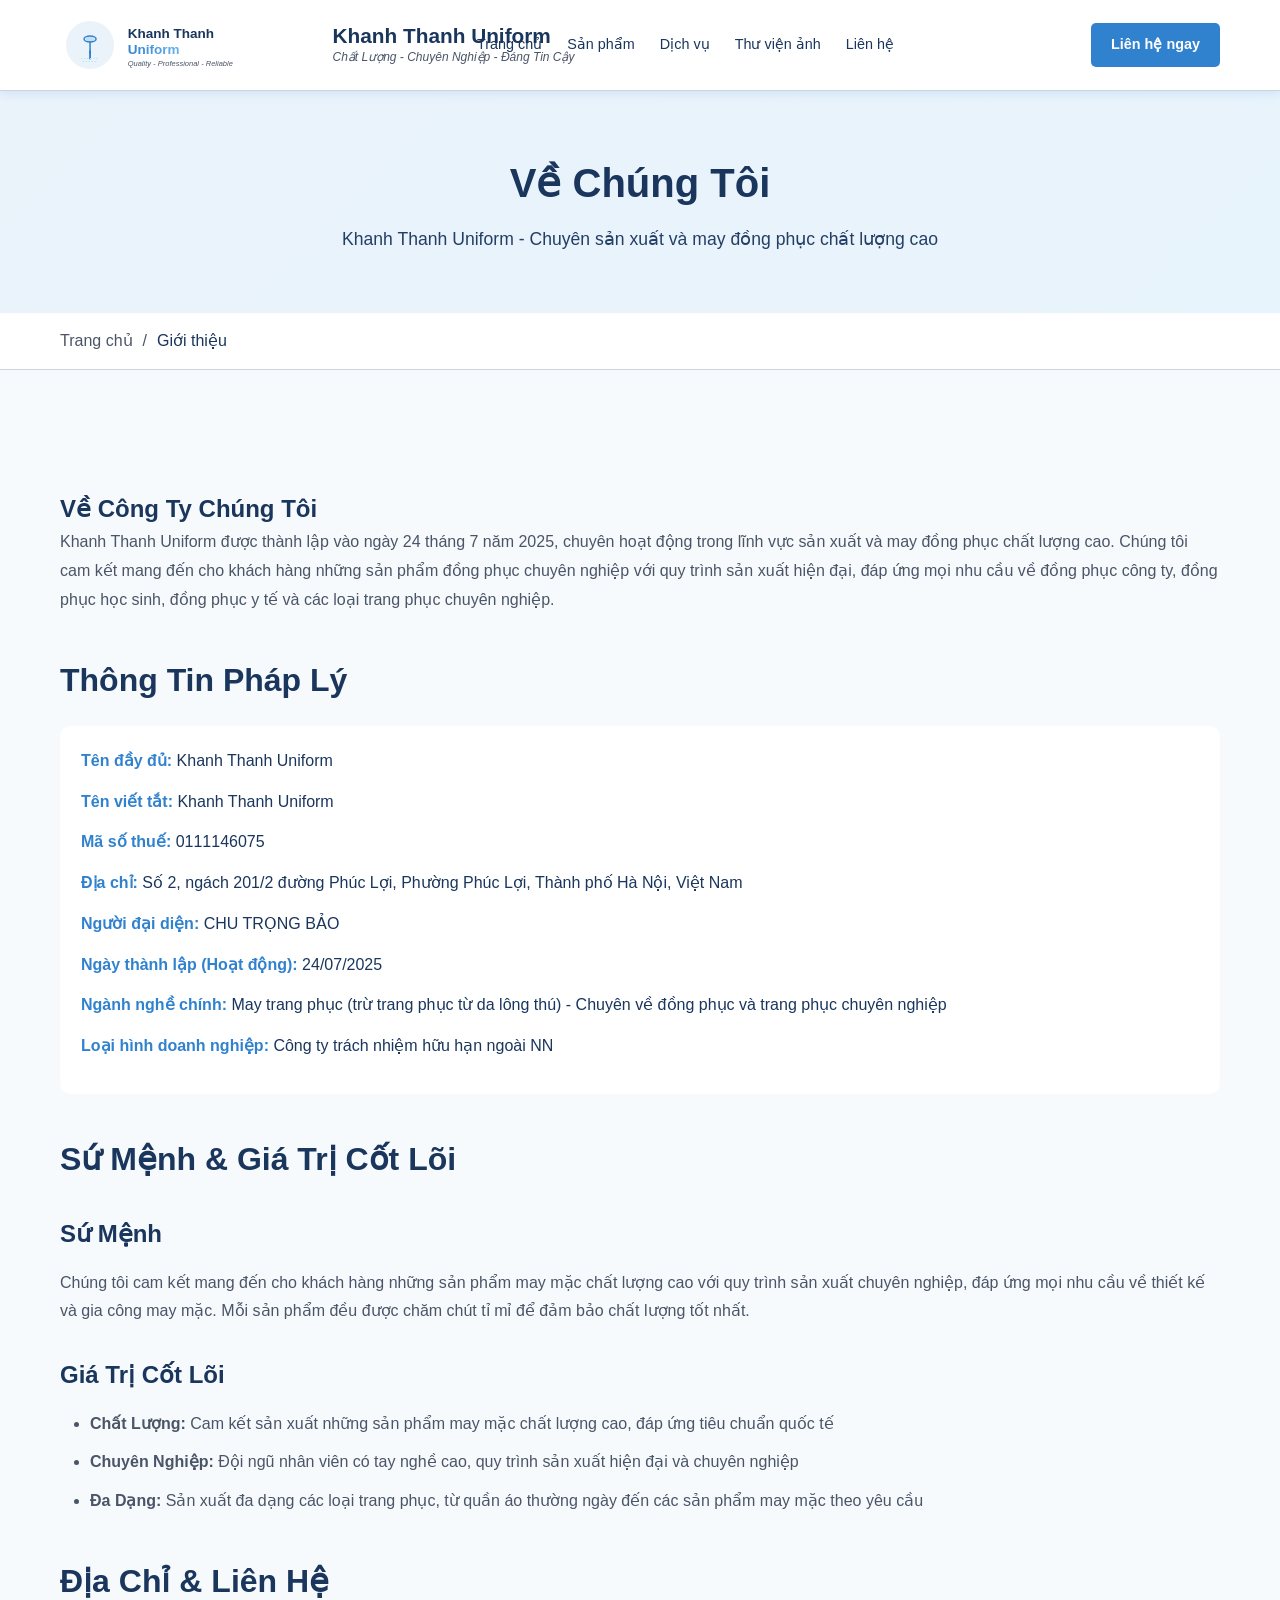
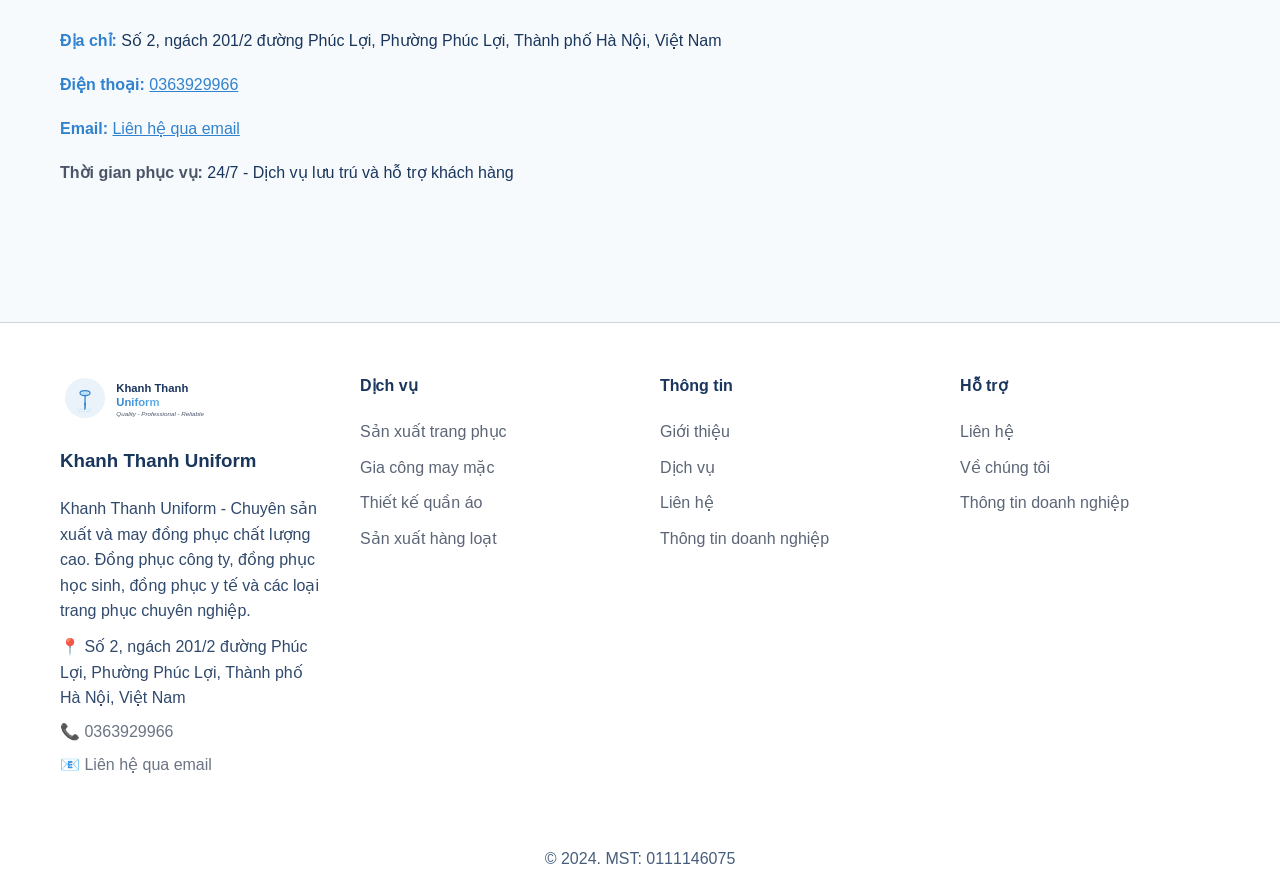
==== about.html @ 1b65b0d3 "feat: init khstore" ====
<!DOCTYPE html>
<html lang="vi">
<head>
    <meta charset="UTF-8">
    <meta name="viewport" content="width=device-width, initial-scale=1.0">
    <meta name="description" content="Về Chúng Tôi - Khanh Thanh Uniform - Chuyên sản xuất và may đồng phục chất lượng cao. Thông tin pháp lý, sứ mệnh và giá trị cốt lõi của chúng tôi">
    <meta name="keywords" content="giới thiệu công ty may mặc, công ty may trang phục, thông tin công ty, công ty may mặc Hà Nội">
    <meta name="robots" content="index, follow, max-image-preview:large, max-snippet:-1, max-video-preview:-1">
    <meta name="googlebot" content="index, follow">
    <meta name="theme-color" content="#3182ce">
    <meta name="format-detection" content="telephone=yes">
    <title>Giới thiệu - Khanh Thanh Uniform | Về Chúng Tôi</title>
    
    <!-- Open Graph / Facebook -->
    <meta property="og:type" content="website">
    <meta property="og:url" content="/about.html">
    <meta property="og:title" content="Giới thiệu - Khanh Thanh Uniform | Về Chúng Tôi">
    <meta property="og:description" content="Về Chúng Tôi - Khanh Thanh Uniform (Khanh Thanh Uniform). Thông tin pháp lý, sứ mệnh và giá trị cốt lõi của chúng tôi">
    <meta property="og:image" content="/images/logo.svg">
    <meta property="og:image:width" content="1200">
    <meta property="og:image:height" content="630">
    <meta property="og:site_name" content="Khanh Thanh Uniform">
    <meta property="og:locale" content="vi_VN">
    <meta property="og:locale:alternate" content="en_US">
    
    <!-- Twitter -->
    <meta name="twitter:card" content="summary_large_image">
    <meta name="twitter:url" content="">
    <meta name="twitter:title" content="Giới thiệu - Khanh Thanh Uniform | Về Chúng Tôi">
    <meta name="twitter:description" content="Về Chúng Tôi - Khanh Thanh Uniform - Chuyên sản xuất và may đồng phục chất lượng cao. Thông tin pháp lý, sứ mệnh và giá trị cốt lõi">
    <meta name="twitter:image" content="images/logo.svg">
    
    <!-- Favicon -->
    <link rel="icon" type="image/svg+xml" href="images/favicon.svg">
    <link rel="apple-touch-icon" href="images/favicon.svg">
    
    <!-- Canonical & Alternate Languages -->
    <link rel="canonical" href="">
    <link rel="alternate" hreflang="vi" href="">
    <link rel="alternate" hreflang="en" href="">
    <link rel="alternate" hreflang="x-default" href="">
    
    <link rel="stylesheet" href="css/styles.css">
    <script src="js/i18n.js" defer></script>
    
    <!-- Structured Data JSON-LD -->
    <script type="application/ld+json">
    {
        "@context": "https://schema.org",
        "@type": "AboutPage",
        "name": "Giới thiệu - Khanh Thanh Uniform",
        "description": "Về Chúng Tôi - Khanh Thanh Uniform - Chuyên sản xuất và may đồng phục chất lượng cao. Thông tin pháp lý, sứ mệnh và giá trị cốt lõi",
        "url": "",
        "mainEntity": {
            "@type": "Organization",
                "name": "Khanh Thanh Uniform",
                "alternateName": "Khanh Thanh Uniform",
                "legalName": "Khanh Thanh Uniform",
                "url": "",
                "logo": "images/logo.svg",
            "foundingDate": "2025-07-24",
            "taxID": "0111146075",
            "address": {
                "@type": "PostalAddress",
                "streetAddress": "Số 2, ngách 201/2 đường Phúc Lợi",
                "addressLocality": "Phường Phúc Lợi",
                "addressRegion": "TP Hà Nội",
                "postalCode": "100000",
                "addressCountry": "VN"
            },
            "contactPoint": {
                "@type": "ContactPoint",
                "telephone": "+84-363929966",
                "email": "info@khanhthanh.store",
                "contactType": "customer service",
                "availableLanguage": ["Vietnamese", "English"]
            }
        },
        "breadcrumb": {
            "@type": "BreadcrumbList",
            "itemListElement": [
                {
                    "@type": "ListItem",
                    "position": 1,
                    "name": "Trang chủ",
                    "item": ""
                },
                {
                    "@type": "ListItem",
                    "position": 2,
                    "name": "Giới thiệu",
                    "item": ""
                }
            ]
        }
    }
    </script>
</head>
<body>
    <!-- Header -->
    <header class="header">
        <div class="container">
            <div class="logo">
                <a href="index.html" style="display: flex; align-items: center; gap: 10px; text-decoration: none;">
                    <img src="images/logo.svg" alt="Khanh Thanh Uniform" style="max-height: 60px; width: auto;">
                    <div class="logo-text">
                        <h1>Khanh Thanh Uniform</h1>
                        <p class="tagline">Chất Lượng - Chuyên Nghiệp - Đáng Tin Cậy</p>
                    </div>
                </a>
            </div>
            <nav class="navbar">
                <ul class="nav-menu">
                    <li><a href="index.html" data-i18n="common.nav.home">Trang chủ</a></li>
                    <li><a href="rooms.html">Sản phẩm</a></li>
                    <li><a href="services.html" data-i18n="common.nav.services">Dịch vụ</a></li>
                    <li><a href="gallery.html" data-i18n="common.nav.gallery">Thư viện ảnh</a></li>
                    <li><a href="contact.html" data-i18n="common.nav.contact">Liên hệ</a></li>
                </ul>
                <button class="mobile-menu-toggle" aria-label="Toggle menu" data-i18n-aria-label="common.nav.menu">☰</button>
            </nav>
            <div class="header-contact">
                <a href="contact.html" class="btn btn-primary">Liên hệ ngay</a>
            </div>
        </div>
    </header>

    <!-- Page Header -->
    <section class="page-header">
        <div class="container">
            <h1>Về Chúng Tôi</h1>
            <p>Khanh Thanh Uniform - Chuyên sản xuất và may đồng phục chất lượng cao</p>
        </div>
    </section>

    <!-- Breadcrumb -->
    <nav class="breadcrumb">
        <div class="container">
            <ul>
                <li><a href="index.html" data-i18n="common.breadcrumb.home">Trang chủ</a></li>
                <li data-i18n="about.breadcrumb">Giới thiệu</li>
            </ul>
        </div>
    </nav>

    <!-- About Content -->
    <section class="content-section">
        <div class="container">
            <div class="content-section">
                <h1>Về Công Ty Chúng Tôi</h1>
                
                <p>Khanh Thanh Uniform được thành lập vào ngày 24 tháng 7 năm 2025, chuyên hoạt động trong lĩnh vực sản xuất và may đồng phục chất lượng cao. Chúng tôi cam kết mang đến cho khách hàng những sản phẩm đồng phục chuyên nghiệp với quy trình sản xuất hiện đại, đáp ứng mọi nhu cầu về đồng phục công ty, đồng phục học sinh, đồng phục y tế và các loại trang phục chuyên nghiệp.</p>

                <h2 data-i18n="about.legal.title">Thông Tin Pháp Lý</h2>
                <div class="legal-info" style="background-color: var(--bg-card); padding: 20px; border-radius: 10px; margin: 20px 0; border: 1px solid rgba(255, 255, 255, 0.1);">
                    <p style="color: var(--text-primary); margin-bottom: 12px;"><strong style="color: var(--accent-blue);" data-i18n="about.legal.name">Tên đầy đủ:</strong> Khanh Thanh Uniform</p>
                    <p style="color: var(--text-primary); margin-bottom: 12px;"><strong style="color: var(--accent-blue);" data-i18n="about.legal.shortName">Tên viết tắt:</strong> Khanh Thanh Uniform</p>
                    <p style="color: var(--text-primary); margin-bottom: 12px;"><strong style="color: var(--accent-blue);" data-i18n="about.legal.taxID">Mã số thuế:</strong> 0111146075</p>
                    <p style="color: var(--text-primary); margin-bottom: 12px;"><strong style="color: var(--accent-blue);" data-i18n="about.legal.address">Địa chỉ:</strong> Số 2, ngách 201/2 đường Phúc Lợi, Phường Phúc Lợi, Thành phố Hà Nội, Việt Nam</p>
                    <p style="color: var(--text-primary); margin-bottom: 12px;"><strong style="color: var(--accent-blue);" data-i18n="about.legal.representative">Người đại diện:</strong> CHU TRỌNG BẢO</p>
                    <p style="color: var(--text-primary); margin-bottom: 12px;"><strong style="color: var(--accent-blue);" data-i18n="about.legal.foundingDate">Ngày thành lập (Hoạt động):</strong> 24/07/2025</p>
                    <p style="color: var(--text-primary); margin-bottom: 12px;"><strong style="color: var(--accent-blue);" data-i18n="about.legal.industry">Ngành nghề chính:</strong> May trang phục (trừ trang phục từ da lông thú) - Chuyên về đồng phục và trang phục chuyên nghiệp</p>
                    <p style="color: var(--text-primary); margin-bottom: 12px;"><strong style="color: var(--accent-blue);">Loại hình doanh nghiệp:</strong> Công ty trách nhiệm hữu hạn ngoài NN</p>
                </div>

                <h2 data-i18n="about.mission.title">Sứ Mệnh & Giá Trị Cốt Lõi</h2>
                
                <h3 data-i18n="about.mission.missionTitle">Sứ Mệnh</h3>
                <p data-i18n="about.mission.missionDesc">Chúng tôi cam kết mang đến cho khách hàng những sản phẩm may mặc chất lượng cao với quy trình sản xuất chuyên nghiệp, đáp ứng mọi nhu cầu về thiết kế và gia công may mặc. Mỗi sản phẩm đều được chăm chút tỉ mỉ để đảm bảo chất lượng tốt nhất.</p>

                <h3 data-i18n="about.mission.valuesTitle">Giá Trị Cốt Lõi</h3>
                <ul>
                    <li data-i18n="about.mission.values.0"><strong>Chất Lượng:</strong> Cam kết sản xuất những sản phẩm may mặc chất lượng cao, đáp ứng tiêu chuẩn quốc tế</li>
                    <li data-i18n="about.mission.values.1"><strong>Chuyên Nghiệp:</strong> Đội ngũ nhân viên có tay nghề cao, quy trình sản xuất hiện đại và chuyên nghiệp</li>
                    <li data-i18n="about.mission.values.2"><strong>Đa Dạng:</strong> Sản xuất đa dạng các loại trang phục, từ quần áo thường ngày đến các sản phẩm may mặc theo yêu cầu</li>
                </ul>

                <h2 data-i18n="about.contact.title">Địa Chỉ & Liên Hệ</h2>
                <p style="color: var(--text-secondary); margin-bottom: 15px;"><strong style="color: var(--accent-blue);" data-i18n="about.contact.headquarters">Địa chỉ:</strong> <span style="color: var(--text-primary);">Số 2, ngách 201/2 đường Phúc Lợi, Phường Phúc Lợi, Thành phố Hà Nội, Việt Nam</span></p>
                <p style="color: var(--text-secondary); margin-bottom: 15px;"><strong style="color: var(--accent-blue);" data-i18n="about.contact.phone">Điện thoại:</strong> <a href="tel:0363929966" style="color: var(--accent-blue);">0363929966</a></p>
                <p style="color: var(--text-secondary); margin-bottom: 15px;"><strong style="color: var(--accent-blue);" data-i18n="about.contact.email">Email:</strong> <a href="mailto:info@khanhthanh.store" style="color: var(--accent-blue);">Liên hệ qua email</a></p>
                <p style="color: var(--text-secondary); margin-bottom: 15px;"><strong style="color: var(--accent-yellow);" data-i18n="about.contact.workingHours">Thời gian phục vụ:</strong> <span style="color: var(--text-primary);" data-i18n="about.contact.hours">24/7 - Dịch vụ lưu trú và hỗ trợ khách hàng</span></p>
            </div>
        </div>
    </section>

    <!-- Footer -->
    <footer class="footer">
        <div class="container">
            <div class="footer-grid">
                <div class="footer-col">
                    <img src="images/logo.svg" alt="Khanh Thanh Uniform" style="max-height: 50px; width: auto; margin-bottom: 15px;">
                    <h3>Khanh Thanh Uniform</h3>
                    <p>Khanh Thanh Uniform - Chuyên sản xuất và may đồng phục chất lượng cao. Đồng phục công ty, đồng phục học sinh, đồng phục y tế và các loại trang phục chuyên nghiệp.</p>
                    <div class="footer-contact">
                        <p>📍 <span data-i18n="common.footer.address">Số 2, ngách 201/2 đường Phúc Lợi, Phường Phúc Lợi, Thành phố Hà Nội, Việt Nam</span></p>
                        <p>📞 <a href="tel:0363929966" data-i18n="common.phone">0363929966</a></p>
                        <p>📧 <a href="mailto:info@khanhthanh.store" data-i18n="common.footer.email">Liên hệ qua email</a></p>
                    </div>
                </div>
                <div class="footer-col">
                    <h4 data-i18n="common.footer.services">Dịch vụ</h4>
                    <ul>
                        <li><a href="services.html">Sản xuất trang phục</a></li>
                        <li><a href="services.html">Gia công may mặc</a></li>
                        <li><a href="services.html">Thiết kế quần áo</a></li>
                        <li><a href="services.html">Sản xuất hàng loạt</a></li>
                    </ul>
                </div>
                <div class="footer-col">
                    <h4 data-i18n="common.footer.info">Thông tin</h4>
                    <ul>
                        <li><a href="about.html" data-i18n="common.nav.about">Giới thiệu</a></li>
                        <li><a href="services.html" data-i18n="common.nav.services">Dịch vụ</a></li>
                        <li><a href="contact.html" data-i18n="common.nav.contact">Liên hệ</a></li>
                        <li><a href="company-info.html" data-i18n="common.footer.companyInfo">Thông tin doanh nghiệp</a></li>
                    </ul>
                </div>
                <div class="footer-col">
                    <h4 data-i18n="common.footer.support">Hỗ trợ</h4>
                    <ul>
                        <li><a href="contact.html" data-i18n="common.nav.contact">Liên hệ</a></li>
                        <li><a href="about.html" data-i18n="common.footer.aboutUs">Về chúng tôi</a></li>
                        <li><a href="company-info.html" data-i18n="common.footer.companyInfo">Thông tin doanh nghiệp</a></li>
                    </ul>
                </div>
            </div>
            <div class="footer-bottom">
                <p>&copy; <span data-i18n="common.footer.copyright">2024. MST: 0111146075</span></p>
            </div>
        </div>
    </footer>

    <script src="js/main.js"></script>
</body>
</html>
---- css/styles.css ----
/* Reset & Base Styles */
* {
    margin: 0;
    padding: 0;
    box-sizing: border-box;
}

:root {
    /* Light Blue Theme Colors - Sáng và chuyên nghiệp */
    --bg-dark: #e8f4f8;
    --bg-card: #ffffff;
    --bg-card-light: #f0f9fc;
    --text-primary: #1a365d;
    --text-secondary: #4a5568;
    --accent-blue: #3182ce;
    --accent-blue-dark: #2c5282;
    --accent-blue-light: #63b3ed;
    
    /* Primary Colors - Xanh sáng */
    --primary-color: #3182ce;
    --primary-dark: #2c5282;
    --primary-light: #63b3ed;
    --secondary-color: #ffffff;
    --accent-color: #3182ce;
    --accent-light: #bee3f8;
    --text-dark: #1a365d;
    --text-light: #718096;
    --bg-light: #f7fafc;
    --bg-beige: #edf2f7;
    --border-color: #cbd5e0;
    --success-color: #38a169;
    --shadow: 0 2px 10px rgba(49, 130, 206, 0.15);
    --shadow-lg: 0 5px 20px rgba(49, 130, 206, 0.2);
    --gradient-primary: linear-gradient(135deg, #3182ce 0%, #63b3ed 100%);
    --gradient-accent: linear-gradient(135deg, #3182ce 0%, #bee3f8 100%);
}

body {
    font-family: 'Segoe UI', Tahoma, Geneva, Verdana, sans-serif;
    line-height: 1.6;
    color: var(--text-primary);
    background-color: var(--bg-light);
}

.container {
    max-width: 1200px;
    margin: 0 auto;
    padding: 0 20px;
}

section {
    padding: 60px 0;
}

.section-title {
    font-size: 2.5rem;
    color: var(--text-primary);
    text-align: center;
    margin-bottom: 1rem;
    font-weight: 700;
}

.section-subtitle {
    text-align: center;
    color: var(--text-secondary);
    font-size: 1.1rem;
    margin-bottom: 3rem;
    max-width: 800px;
    margin-left: auto;
    margin-right: auto;
}

.bg-light {
    background-color: var(--bg-card);
}

.bg-dark {
    background-color: var(--bg-light);
    color: var(--text-primary);
}

.text-center {
    text-align: center;
}

.mt-4 {
    margin-top: 2rem;
}

/* Header */
.header {
    background-color: var(--bg-card);
    box-shadow: var(--shadow);
    position: sticky;
    top: 0;
    z-index: 1000;
    border-bottom: 1px solid var(--border-color);
}

.header .container {
    display: flex;
    align-items: center;
    justify-content: space-between;
    gap: 15px;
    padding: 15px 20px;
    flex-wrap: nowrap;
    min-width: 0;
}

@media (min-width: 1920px) {
    .header .container {
        gap: 20px;
        padding: 15px 40px;
    }
    
    .nav-menu {
        gap: 30px;
    }
}

.logo {
    display: flex;
    align-items: center;
    flex-shrink: 0;
    min-width: 160px;
    max-width: 220px;
}

.logo img {
    max-height: 60px;
    width: auto;
    height: auto;
    display: block;
}

.logo a {
    display: flex;
    align-items: center;
    gap: 10px;
    text-decoration: none;
}

.logo-text {
    display: flex;
    flex-direction: column;
    justify-content: center;
    flex-shrink: 1;
    min-width: 0;
}

.logo h1 {
    font-size: 1.3rem;
    color: var(--text-primary);
    margin-bottom: 2px;
    font-weight: 700;
    line-height: 1.1;
    white-space: nowrap;
    overflow: hidden;
    text-overflow: ellipsis;
}

.logo .tagline {
    font-size: 0.75rem;
    color: var(--text-secondary);
    font-style: italic;
    margin: 0;
    line-height: 1.2;
    white-space: nowrap;
    overflow: hidden;
    text-overflow: ellipsis;
}

.header-contact {
    display: flex;
    align-items: center;
    gap: 15px;
    flex-shrink: 0;
    min-width: fit-content;
}

.header-contact .phone-link {
    display: none;
}

.phone-link {
    color: var(--text-primary);
    text-decoration: none;
    font-weight: 600;
    font-size: 1.1rem;
}

.phone-link:hover {
    color: var(--accent-blue);
}

/* Language Switcher */
.language-switcher {
    display: flex;
    align-items: center;
    gap: 8px;
    justify-content: center;
    margin: 20px 0;
    padding: 15px 0;
    border-top: 1px solid var(--border-color);
}

.lang-btn {
    background: none;
    border: none;
    color: var(--text-secondary);
    font-weight: 600;
    font-size: 0.95rem;
    cursor: pointer;
    padding: 5px 10px;
    border-radius: 4px;
    transition: all 0.3s;
}

.lang-btn:hover {
    color: var(--accent-blue);
    background-color: rgba(49, 130, 206, 0.1);
}

.lang-btn.active {
    color: var(--accent-blue);
    background-color: rgba(49, 130, 206, 0.1);
    font-weight: 700;
}

.lang-separator {
    color: var(--text-secondary);
    font-weight: 300;
    opacity: 0.5;
}

/* Navigation */
.navbar {
    padding: 0;
    display: flex;
    flex: 1;
    justify-content: center;
    align-items: center;
    position: relative;
    min-width: 0;
    max-width: none;
    overflow: hidden;
}

.nav-menu {
    display: flex;
    list-style: none;
    gap: 25px;
    align-items: center;
    justify-content: center;
    margin: 0;
    padding: 0;
    flex-wrap: nowrap;
    width: 100%;
    flex-shrink: 1;
}

.nav-menu li {
    margin: 0;
}

.nav-menu a {
    color: var(--text-primary);
    text-decoration: none;
    font-weight: 500;
    font-size: 0.9rem;
    transition: all 0.3s;
    position: relative;
    padding: 8px 0;
    display: block;
    white-space: nowrap;
}

.nav-menu a:hover {
    color: var(--accent-blue);
}

.nav-menu a.active {
    color: var(--accent-blue);
}

.nav-menu a.active::after {
    content: '';
    position: absolute;
    bottom: 0;
    left: 0;
    right: 0;
    height: 2px;
    background-color: var(--accent-blue);
}

.mobile-menu-toggle {
    display: none;
    background: none;
    border: none;
    font-size: 1.5rem;
    cursor: pointer;
    color: var(--accent-blue);
    position: absolute;
    right: 20px;
    top: 50%;
    transform: translateY(-50%);
}

/* Buttons */
.btn {
    display: inline-block;
    padding: 10px 20px;
    border-radius: 5px;
    text-decoration: none;
    font-weight: 600;
    transition: all 0.3s;
    border: none;
    cursor: pointer;
    font-size: 0.9rem;
    white-space: nowrap;
}

.btn-primary {
    background-color: var(--accent-blue);
    color: var(--secondary-color);
    font-weight: 600;
}

.btn-primary:hover {
    background-color: var(--accent-blue-dark);
    transform: translateY(-2px);
    box-shadow: var(--shadow-lg);
}

.btn-secondary {
    background-color: transparent;
    color: var(--text-primary);
    border: 2px solid var(--accent-blue);
}

.btn-secondary:hover {
    background-color: var(--accent-blue);
    color: var(--secondary-color);
}

.btn-large {
    padding: 15px 40px;
    font-size: 1.1rem;
}

/* Hero Section */
.hero {
    background: var(--bg-dark);
    color: var(--text-primary);
    padding: 100px 0;
    position: relative;
    overflow: hidden;
}

.hero-overlay {
    position: absolute;
    top: 0;
    left: 0;
    right: 0;
    bottom: 0;
    background: linear-gradient(135deg, rgba(49, 130, 206, 0.15) 0%, rgba(99, 179, 237, 0.25) 100%),
                url('data:image/svg+xml,<svg xmlns="http://www.w3.org/2000/svg" width="100" height="100" viewBox="0 0 100 100"><defs><pattern id="sewing" x="0" y="0" width="20" height="20" patternUnits="userSpaceOnUse"><circle cx="10" cy="10" r="1" fill="%233182ce" opacity="0.1"/></pattern></defs><rect width="100" height="100" fill="url(%23sewing)"/></svg>');
    opacity: 1;
}

.hero-content {
    position: relative;
    z-index: 1;
    text-align: center;
    max-width: 800px;
    margin: 0 auto;
}

.hero-content h1 {
    font-size: 3rem;
    margin-bottom: 20px;
    font-weight: 700;
}

.hero-subtitle {
    font-size: 1.3rem;
    margin-bottom: 30px;
    color: var(--text-secondary);
    opacity: 1;
}

.hero-buttons {
    display: flex;
    gap: 20px;
    justify-content: center;
    flex-wrap: wrap;
}

/* About Intro Section */
.about-intro {
    background-color: var(--bg-light);
}

.about-content {
    text-align: center;
}

.about-content .section-title {
    color: var(--text-primary);
}

.about-content .section-subtitle {
    color: var(--text-secondary);
    font-size: 1.1rem;
    line-height: 1.8;
}

/* Services Overview */
.services-grid {
    display: grid;
    grid-template-columns: repeat(auto-fit, minmax(250px, 1fr));
    gap: 30px;
    margin-top: 40px;
}

.service-card {
    background: var(--bg-card);
    padding: 30px;
    border-radius: 10px;
    box-shadow: var(--shadow);
    text-align: center;
    transition: transform 0.3s, box-shadow 0.3s;
    border: 1px solid var(--border-color);
}

.service-card:hover {
    transform: translateY(-5px);
    box-shadow: var(--shadow-lg);
    border-color: var(--accent-blue);
}

.service-icon {
    font-size: 3rem;
    margin-bottom: 20px;
    color: var(--accent-blue);
}

.service-card h3 {
    color: var(--text-primary);
    margin-bottom: 15px;
    font-size: 1.3rem;
}

.service-card p {
    color: var(--text-secondary);
    margin-bottom: 20px;
    line-height: 1.6;
}

.service-link {
    color: var(--accent-blue);
    text-decoration: none;
    font-weight: 600;
    transition: color 0.3s;
}

.service-link:hover {
    color: var(--accent-blue-light);
}

/* Why Choose Us */
.features-grid {
    display: grid;
    grid-template-columns: repeat(auto-fit, minmax(300px, 1fr));
    gap: 30px;
    margin-top: 40px;
}

.feature-item {
    background: var(--bg-card);
    padding: 30px;
    border-radius: 10px;
    border-left: 4px solid var(--accent-blue);
}

.feature-number {
    font-size: 3rem;
    font-weight: 700;
    color: var(--accent-blue);
    opacity: 0.3;
    margin-bottom: 10px;
}

.feature-item h3 {
    color: var(--text-primary);
    margin-bottom: 15px;
    font-size: 1.3rem;
}

.feature-item p {
    color: var(--text-secondary);
    line-height: 1.6;
}

/* Process Overview */
.process-steps {
    display: flex;
    justify-content: center;
    align-items: center;
    flex-wrap: wrap;
    gap: 20px;
    margin-top: 40px;
}

.step-item {
    flex: 1;
    min-width: 200px;
    text-align: center;
    padding: 20px;
}

.step-icon {
    width: 60px;
    height: 60px;
    background-color: var(--primary-color);
    color: var(--secondary-color);
    border-radius: 50%;
    display: flex;
    align-items: center;
    justify-content: center;
    font-size: 1.5rem;
    font-weight: 700;
    margin: 0 auto 20px;
}

.step-item h3 {
    color: var(--primary-color);
    margin-bottom: 10px;
    font-size: 1.2rem;
}

.step-item p {
    color: var(--text-light);
    font-size: 0.95rem;
}

.step-arrow {
    font-size: 2rem;
    color: var(--primary-color);
    font-weight: bold;
}

/* Stats Section */
.stats-grid {
    display: grid;
    grid-template-columns: repeat(auto-fit, minmax(200px, 1fr));
    gap: 40px;
    text-align: center;
}

.stat-item {
    padding: 20px;
}

.stat-number {
    font-size: 3.5rem;
    font-weight: 700;
    color: var(--secondary-color);
    margin-bottom: 10px;
}

.stat-label {
    font-size: 1.1rem;
    opacity: 0.9;
}

/* CTA Section */
.cta {
    background: var(--bg-card);
    color: var(--text-primary);
    border-top: 1px solid var(--border-color);
    border-bottom: 1px solid var(--border-color);
}

.cta-content {
    text-align: center;
    max-width: 800px;
    margin: 0 auto;
}

.cta-content h2 {
    font-size: 2.5rem;
    margin-bottom: 20px;
    color: var(--text-primary);
}

.cta-content p {
    font-size: 1.2rem;
    margin-bottom: 30px;
    color: var(--text-secondary);
}

.cta-buttons {
    display: flex;
    gap: 20px;
    justify-content: center;
    flex-wrap: wrap;
}

/* Footer */
.footer {
    background-color: var(--bg-card);
    color: var(--text-primary);
    padding: 50px 0 20px;
    border-top: 1px solid var(--border-color);
}

.footer-grid {
    display: grid;
    grid-template-columns: repeat(auto-fit, minmax(250px, 1fr));
    gap: 40px;
    margin-bottom: 40px;
}

.footer-col h3,
.footer-col h4 {
    margin-bottom: 20px;
    color: var(--text-primary);
}

.footer-col p {
    margin-bottom: 10px;
    opacity: 0.9;
    line-height: 1.6;
}

.footer-col ul {
    list-style: none;
}

.footer-col ul li {
    margin-bottom: 10px;
}

.footer-col a {
    color: var(--text-secondary);
    text-decoration: none;
    opacity: 0.9;
    transition: all 0.3s;
}

.footer-col a:hover {
    color: var(--accent-blue);
    opacity: 1;
}

.footer-contact p {
    margin-bottom: 8px;
}

.footer-bottom {
    padding-top: 20px;
    text-align: center;
    opacity: 0.8;
}

/* Page Content */
.page-header {
    background: var(--bg-card);
    color: var(--text-primary);
    padding: 60px 0;
    text-align: center;
    position: relative;
    overflow: hidden;
}

.page-header::before {
    content: '';
    position: absolute;
    top: 0;
    left: 0;
    right: 0;
    bottom: 0;
    background: linear-gradient(135deg, rgba(49, 130, 206, 0.1) 0%, rgba(99, 179, 237, 0.15) 100%);
    opacity: 1;
    z-index: 0;
}

.page-header .container {
    position: relative;
    z-index: 1;
}

.page-header h1 {
    font-size: 2.5rem;
    margin-bottom: 10px;
}

.page-header p {
    font-size: 1.1rem;
    opacity: 0.95;
}

.breadcrumb {
    background-color: var(--bg-card);
    padding: 15px 0;
    border-bottom: 1px solid var(--border-color);
}

.breadcrumb ul {
    list-style: none;
    display: flex;
    gap: 10px;
}

.breadcrumb a {
    color: var(--text-secondary);
    text-decoration: none;
}

.breadcrumb a:hover {
    color: var(--accent-blue);
}

.breadcrumb li:not(:last-child)::after {
    content: '/';
    margin-left: 10px;
    color: var(--text-secondary);
}

.content-section {
    padding: 60px 0;
}

.content-section h2 {
    color: var(--text-primary);
    font-size: 2rem;
    margin-bottom: 20px;
    margin-top: 40px;
}

.content-section h2:first-child {
    margin-top: 0;
}

.content-section h3 {
    color: var(--text-primary);
    font-size: 1.5rem;
    margin-bottom: 15px;
    margin-top: 30px;
}

.content-section p {
    margin-bottom: 15px;
    line-height: 1.8;
    color: var(--text-secondary);
}

/* Contact page specific styles - scoped to contact-layout */
.contact-layout strong,
.contact-info-section strong {
    color: var(--accent-blue);
    font-weight: 600;
}

.contact-layout a,
.contact-info-section a {
    color: var(--accent-blue);
    text-decoration: none;
    transition: color 0.3s;
}

.contact-layout a:hover,
.contact-info-section a:hover {
    color: var(--accent-blue-light);
    text-decoration: underline;
}

.content-section ul,
.content-section ol {
    margin-left: 30px;
    margin-bottom: 20px;
    line-height: 1.8;
}

.content-section li {
    margin-bottom: 10px;
    color: var(--text-secondary);
}

/* Service Detail Sections */
.service-detail {
    margin-bottom: 60px;
    padding: 40px;
    background-color: var(--bg-card);
    border-radius: 10px;
    box-shadow: var(--shadow);
    border: 1px solid var(--border-color);
}

.service-detail h2 {
    color: var(--text-primary);
    border-bottom: 3px solid var(--accent-blue);
    padding-bottom: 15px;
    margin-bottom: 30px;
    font-size: 1.8rem;
}

.service-detail h3 {
    color: var(--text-primary);
    font-size: 1.4rem;
    margin-top: 25px;
    margin-bottom: 15px;
}

.service-detail p {
    color: var(--text-secondary);
    line-height: 1.8;
    font-size: 1rem;
}

.service-detail ul {
    color: var(--text-secondary);
    line-height: 1.8;
}

.service-detail ul li {
    color: var(--text-secondary);
    margin-bottom: 10px;
}

.service-features {
    display: grid;
    grid-template-columns: repeat(auto-fit, minmax(250px, 1fr));
    gap: 20px;
    margin-top: 30px;
}

.service-feature-item {
    padding: 20px;
    background-color: var(--bg-card-light);
    border-radius: 5px;
}

.service-feature-item h4 {
    color: var(--text-primary);
    margin-bottom: 10px;
    font-size: 1.1rem;
}

.service-feature-item p {
    color: var(--text-secondary);
    line-height: 1.7;
    font-size: 0.95rem;
}

/* Form Styles */
.contact-form {
    max-width: 800px;
    margin: 0 auto;
    padding: 40px;
    background-color: var(--bg-card);
    border-radius: 10px;
    box-shadow: var(--shadow);
    border: 1px solid var(--border-color);
}

.form-group {
    margin-bottom: 25px;
}

.form-group label {
    display: block;
    margin-bottom: 8px;
    color: var(--text-primary);
    font-weight: 600;
}

.form-group input,
.form-group textarea,
.form-group select {
    width: 100%;
    padding: 12px;
    border: 1px solid var(--border-color);
    border-radius: 5px;
    font-size: 1rem;
    font-family: inherit;
    transition: border-color 0.3s;
    background-color: var(--bg-card-light);
    color: var(--text-primary);
}

.form-group input:focus,
.form-group textarea:focus,
.form-group select:focus {
    outline: none;
    border-color: var(--accent-blue);
}

.form-group textarea {
    resize: vertical;
    min-height: 120px;
}

/* News/Blog Grid */
.news-grid {
    display: grid;
    grid-template-columns: repeat(auto-fit, minmax(300px, 1fr));
    gap: 30px;
    margin-top: 40px;
}

.news-card {
    background-color: var(--secondary-color);
    border-radius: 10px;
    overflow: hidden;
    box-shadow: var(--shadow);
    transition: transform 0.3s, box-shadow 0.3s;
}

.news-card:hover {
    transform: translateY(-5px);
    box-shadow: var(--shadow-lg);
}

.news-card img {
    width: 100%;
    height: 200px;
    object-fit: cover;
}

.news-card-content {
    padding: 25px;
}

.news-card h3 {
    color: var(--primary-color);
    margin-bottom: 10px;
    font-size: 1.3rem;
}

.news-card-meta {
    color: var(--text-light);
    font-size: 0.9rem;
    margin-bottom: 15px;
}

.news-card p {
    color: var(--text-light);
    margin-bottom: 15px;
    line-height: 1.6;
}

.news-card a {
    color: var(--primary-color);
    text-decoration: none;
    font-weight: 600;
}

.news-card a:hover {
    color: var(--accent-color);
}

/* Portfolio Grid */
.portfolio-grid {
    display: grid;
    grid-template-columns: repeat(auto-fit, minmax(300px, 1fr));
    gap: 30px;
    margin-top: 40px;
}

.portfolio-item {
    background-color: var(--secondary-color);
    border-radius: 10px;
    overflow: hidden;
    box-shadow: var(--shadow);
    transition: transform 0.3s;
}

.portfolio-item:hover {
    transform: scale(1.02);
}

.portfolio-item img {
    width: 100%;
    height: 250px;
    object-fit: cover;
}

.portfolio-item-content {
    padding: 20px;
}

.portfolio-item h3 {
    color: var(--primary-color);
    margin-bottom: 10px;
}

.portfolio-item p {
    color: var(--text-light);
    font-size: 0.95rem;
}

/* Modal/Popup Styles */
.modal {
    display: none;
    position: fixed;
    z-index: 9999;
    left: 0;
    top: 0;
    width: 100%;
    height: 100%;
    background-color: rgba(0, 0, 0, 0.6);
    opacity: 0;
    transition: opacity 0.3s ease;
}

.modal.active {
    display: flex;
    align-items: center;
    justify-content: center;
    opacity: 1;
}

.modal-content {
    background-color: var(--secondary-color);
    margin: auto;
    padding: 40px;
    border-radius: 15px;
    max-width: 500px;
    width: 90%;
    box-shadow: var(--shadow-lg);
    position: relative;
    text-align: center;
    transform: scale(0.7);
    transition: transform 0.3s ease;
}

.modal.active .modal-content {
    transform: scale(1);
}

.modal-close {
    position: absolute;
    top: 15px;
    right: 20px;
    color: var(--text-light);
    font-size: 28px;
    font-weight: bold;
    cursor: pointer;
    line-height: 1;
    transition: color 0.3s;
}

.modal-close:hover {
    color: var(--primary-color);
}

.modal-icon {
    width: 80px;
    height: 80px;
    background-color: var(--success-color);
    color: var(--secondary-color);
    border-radius: 50%;
    display: flex;
    align-items: center;
    justify-content: center;
    font-size: 40px;
    font-weight: bold;
    margin: 0 auto 25px;
    animation: checkmark 0.5s ease;
}

@keyframes checkmark {
    0% {
        transform: scale(0);
    }
    50% {
        transform: scale(1.1);
    }
    100% {
        transform: scale(1);
    }
}

.modal-content h2 {
    color: var(--primary-color);
    margin-bottom: 15px;
    font-size: 1.8rem;
}

.modal-content p {
    color: var(--text-dark);
    line-height: 1.6;
    margin-bottom: 10px;
}

.modal-btn {
    min-width: 150px;
}

/* Company Info Page */
.company-info-card {
    background-color: var(--bg-card);
    padding: 40px;
    border-radius: 10px;
    box-shadow: var(--shadow);
    margin-bottom: 30px;
    border: 1px solid var(--border-color);
}

.company-info-card h2 {
    color: var(--text-primary);
    margin-bottom: 30px;
    border-bottom: 3px solid var(--accent-blue);
    padding-bottom: 15px;
}

.info-row {
    display: flex;
    padding: 15px 0;
    border-bottom: 1px solid var(--border-color);
}

.info-row:last-child {
    border-bottom: none;
}

.info-label {
    font-weight: 600;
    color: var(--accent-blue);
    min-width: 200px;
}

.info-value {
    color: var(--text-secondary);
    flex: 1;
}

/* Responsive Design */
@media (max-width: 768px) {
    .header .container {
        flex-wrap: wrap;
        gap: 15px;
        padding: 15px 20px;
    }

    .logo {
        order: 1;
        flex: 1 1 auto;
        min-width: auto;
    }

    .navbar {
        order: 3;
        width: 100%;
        flex-basis: 100%;
        margin-top: 10px;
    }

    .header-contact {
        order: 2;
        flex-shrink: 0;
    }

    .nav-menu {
        gap: 15px;
    }

    .nav-menu a {
        font-size: 0.85rem;
    }

    .btn {
        padding: 8px 16px;
        font-size: 0.85rem;
    }

    .logo img {
        max-height: 50px;
    }
    
    .logo a {
        flex-direction: column;
        gap: 8px;
        text-align: center;
    }
    
    .logo h1 {
        font-size: 1.1rem;
    }
    
    .logo .tagline {
        font-size: 0.7rem;
    }

    .header-contact {
        flex-wrap: wrap;
        justify-content: center;
    }

    .language-switcher {
        margin: 15px 0;
        padding: 10px 0;
    }

    .navbar {
        position: relative;
        padding: 10px 0;
    }

    .nav-menu {
        display: none;
        flex-direction: column;
        position: absolute;
        top: 100%;
        left: 0;
        right: 0;
        background-color: var(--bg-card);
        box-shadow: var(--shadow-lg);
        padding: 20px;
        gap: 15px;
        z-index: 1000;
        border-top: 1px solid var(--border-color);
        width: 100%;
    }

    .nav-menu.active {
        display: flex;
    }

    .nav-menu a {
        padding: 10px 0;
        text-align: center;
    }

    .mobile-menu-toggle {
        display: block;
        position: absolute;
        right: 20px;
        top: 50%;
        transform: translateY(-50%);
    }

    .hero-content h1 {
        font-size: 2rem;
    }

    .hero-subtitle {
        font-size: 1.1rem;
    }

    .section-title {
        font-size: 2rem;
    }

    .services-grid,
    .features-grid {
        grid-template-columns: 1fr;
    }

    .process-steps {
        flex-direction: column;
    }

    .step-arrow {
        transform: rotate(90deg);
        margin: 10px 0;
    }

    .stats-grid {
        grid-template-columns: repeat(2, 1fr);
        gap: 20px;
    }

    .footer-grid {
        grid-template-columns: 1fr;
    }

    .info-row {
        flex-direction: column;
    }

    .info-label {
        min-width: auto;
        margin-bottom: 5px;
    }

    .contact-layout {
        grid-template-columns: 1fr !important;
    }
    
    .modal-content {
        padding: 30px 20px;
        max-width: 90%;
    }
    
    .modal-content h2 {
        font-size: 1.5rem;
    }
    
    .modal-icon {
        width: 60px;
        height: 60px;
        font-size: 30px;
    }
}

@media (max-width: 480px) {
    .logo img {
        max-height: 50px;
    }
    
    .logo h1 {
        font-size: 1.2rem;
    }
    
    .logo .tagline {
        font-size: 0.75rem;
    }

    .hero-content h1 {
        font-size: 1.5rem;
    }

    .section-title {
        font-size: 1.5rem;
    }

    .stats-grid {
        grid-template-columns: 1fr;
    }

    .btn-large {
        padding: 12px 25px;
        font-size: 1rem;
    }
}

/* Gallery Styles */
.gallery-filters {
    display: flex;
    justify-content: center;
    gap: 15px;
    flex-wrap: wrap;
    margin-bottom: 40px;
}

.filter-btn {
    padding: 10px 25px;
    border-radius: 25px;
    background-color: var(--bg-card);
    color: var(--text-primary);
    border: 1px solid var(--border-color);
    cursor: pointer;
    transition: all 0.3s;
    font-weight: 500;
}

.filter-btn:hover,
.filter-btn.active {
    background-color: var(--accent-blue);
    color: var(--secondary-color);
    border-color: var(--accent-blue);
}

.gallery-grid {
    display: grid;
    grid-template-columns: repeat(auto-fill, minmax(300px, 1fr));
    gap: 30px;
    margin-top: 40px;
}

.gallery-item {
    position: relative;
    border-radius: 10px;
    overflow: hidden;
    cursor: pointer;
    transition: transform 0.3s;
    aspect-ratio: 4/3;
}

.gallery-item:hover {
    transform: scale(1.05);
}

.gallery-item img,
.gallery-item video {
    width: 100%;
    height: 100%;
    object-fit: cover;
}

.gallery-overlay {
    position: absolute;
    bottom: 0;
    left: 0;
    right: 0;
    background: linear-gradient(to top, rgba(0, 0, 0, 0.8), transparent);
    padding: 20px;
    color: var(--text-primary);
}

.gallery-overlay h3 {
    margin-bottom: 5px;
    font-size: 1.1rem;
}

.gallery-overlay p {
    font-size: 0.9rem;
    opacity: 0.9;
}

.video-placeholder {
    background-color: var(--bg-card);
    display: flex;
    align-items: center;
    justify-content: center;
    cursor: pointer;
}

.video-placeholder::before {
    content: '▶';
    font-size: 4rem;
    color: var(--accent-blue);
    opacity: 0.8;
}

/* Room Cards */
.room-filters {
    display: flex;
    justify-content: center;
    gap: 15px;
    flex-wrap: wrap;
    margin-bottom: 40px;
}

.rooms-grid {
    display: grid;
    grid-template-columns: repeat(auto-fill, minmax(320px, 1fr));
    gap: 30px;
    margin-top: 40px;
}

.room-card {
    background-color: var(--bg-card);
    border-radius: 10px;
    overflow: hidden;
    box-shadow: var(--shadow);
    transition: transform 0.3s, box-shadow 0.3s;
    border: 1px solid var(--border-color);
}

.room-card:hover {
    transform: translateY(-5px);
    box-shadow: var(--shadow-lg);
    border-color: var(--accent-blue);
}

.room-card img {
    width: 100%;
    height: 250px;
    object-fit: cover;
}

.room-card-content {
    padding: 25px;
}

.room-card h3 {
    color: var(--text-primary);
    margin-bottom: 10px;
    font-size: 1.3rem;
}

.room-price {
    color: var(--accent-blue);
    font-size: 1.2rem;
    font-weight: 600;
    margin-bottom: 15px;
}

.room-amenities {
    display: flex;
    gap: 15px;
    margin-bottom: 20px;
    flex-wrap: wrap;
}

.amenity-icon {
    width: 24px;
    height: 24px;
    opacity: 0.7;
    filter: brightness(0) invert(1);
}

/* Booking Page */
.booking-progress {
    display: flex;
    justify-content: center;
    gap: 10px;
    margin-bottom: 40px;
    flex-wrap: wrap;
}

.booking-step {
    padding: 8px 20px;
    color: var(--text-secondary);
    font-size: 0.9rem;
    position: relative;
}

.booking-step.active {
    color: var(--accent-blue);
    font-weight: 600;
}

.booking-step:not(:last-child)::after {
    content: '/';
    margin-left: 10px;
    color: var(--text-secondary);
}

.booking-widget {
    background-color: var(--bg-card);
    padding: 40px;
    border-radius: 10px;
    box-shadow: var(--shadow);
    border: 1px solid var(--border-color);
    max-width: 900px;
    margin: 0 auto;
}

.booking-widget h3 {
    color: var(--text-primary);
    margin-bottom: 30px;
    font-size: 1.5rem;
}

.date-picker-container {
    display: grid;
    grid-template-columns: 1fr 1fr;
    gap: 30px;
    margin-bottom: 30px;
}

.calendar {
    background-color: var(--bg-card-light);
    border-radius: 8px;
    padding: 20px;
}

.calendar-header {
    display: flex;
    justify-content: space-between;
    align-items: center;
    margin-bottom: 20px;
}

.calendar-nav {
    background: none;
    border: none;
    color: var(--text-primary);
    font-size: 1.2rem;
    cursor: pointer;
    padding: 5px 10px;
    border-radius: 5px;
    transition: background 0.3s;
}

.calendar-nav:hover {
    background-color: var(--bg-card);
}

.calendar-month {
    color: var(--text-primary);
    font-weight: 600;
    font-size: 1.1rem;
}

.calendar-grid {
    display: grid;
    grid-template-columns: repeat(7, 1fr);
    gap: 5px;
}

.calendar-day-header {
    text-align: center;
    padding: 10px;
    color: var(--text-secondary);
    font-weight: 600;
    font-size: 0.9rem;
}

.calendar-day {
    text-align: center;
    padding: 10px;
    cursor: pointer;
    border-radius: 5px;
    color: var(--text-primary);
    transition: all 0.3s;
}

.calendar-day:hover {
    background-color: var(--bg-card);
}

.calendar-day.selected {
    background-color: var(--accent-blue);
    color: var(--secondary-color);
    font-weight: 600;
}

.calendar-day.in-range {
    background-color: rgba(49, 130, 206, 0.2);
}

.calendar-day.disabled {
    color: var(--text-secondary);
    opacity: 0.3;
    cursor: not-allowed;
}

.booking-summary {
    background-color: var(--bg-card-light);
    padding: 20px;
    border-radius: 8px;
    margin-bottom: 30px;
    display: flex;
    justify-content: space-between;
    align-items: center;
    flex-wrap: wrap;
    gap: 15px;
}

.summary-text {
    color: var(--text-primary);
    font-size: 1.1rem;
}

.summary-dates {
    color: var(--text-secondary);
    font-size: 0.95rem;
}

/* Contact Page Two Column Layout */
.contact-layout {
    display: grid;
    grid-template-columns: 1fr 1fr;
    gap: 40px;
    margin-bottom: 60px;
}

.contact-info-section h2 {
    color: var(--text-primary);
    margin-bottom: 20px;
    font-size: 2rem;
}

.contact-info-section h3 {
    color: var(--text-primary);
    margin-bottom: 20px;
    font-size: 1.5rem;
}

.contact-info-section p {
    color: var(--text-secondary);
    margin-bottom: 30px;
    font-size: 1rem;
    line-height: 1.7;
}

.contact-info-item {
    background-color: var(--bg-card);
    padding: 20px;
    border-radius: 8px;
    margin-bottom: 20px;
    display: flex;
    align-items: flex-start;
    gap: 15px;
    border: 1px solid var(--border-color);
}

.contact-icon {
    color: var(--accent-blue);
    font-size: 1.5rem;
    min-width: 30px;
}

.contact-info-item h4 {
    color: var(--accent-blue);
    margin-bottom: 8px;
    font-size: 1rem;
    font-weight: 600;
}

.contact-info-item p {
    color: var(--text-primary);
    margin: 0;
    font-size: 1rem;
    line-height: 1.6;
}

.contact-info-item a {
    color: var(--accent-blue);
    text-decoration: none;
    transition: color 0.3s;
    font-weight: 500;
}

.contact-info-item a:hover {
    color: var(--accent-blue-light);
    text-decoration: underline;
}

.map-container {
    width: 100%;
    height: 400px;
    background-color: var(--bg-card);
    border-radius: 10px;
    overflow: hidden;
    margin-top: 20px;
    border: 1px solid var(--border-color);
}

.map-container iframe {
    width: 100%;
    height: 100%;
    border: none;
}

/* Service Blocks with Images */
.service-blocks-grid {
    display: grid;
    grid-template-columns: repeat(auto-fit, minmax(300px, 1fr));
    gap: 30px;
    margin-top: 40px;
}

.service-block {
    background-color: var(--bg-card);
    border-radius: 10px;
    overflow: hidden;
    box-shadow: var(--shadow);
    transition: transform 0.3s, box-shadow 0.3s;
    border: 1px solid var(--border-color);
}

.service-block:hover {
    transform: translateY(-5px);
    box-shadow: var(--shadow-lg);
    border-color: var(--accent-blue);
}

.service-block-image {
    width: 100%;
    height: 200px;
    object-fit: cover;
}

.service-block-content {
    padding: 25px;
}

.service-block-icon {
    color: var(--accent-blue);
    font-size: 2rem;
    margin-bottom: 15px;
}

.service-block h3 {
    color: var(--text-primary);
    margin-bottom: 12px;
    font-size: 1.3rem;
    font-weight: 600;
}

.service-block p {
    color: var(--text-secondary);
    margin-bottom: 15px;
    line-height: 1.7;
    font-size: 1rem;
}

.service-block-link {
    color: var(--accent-blue);
    text-decoration: none;
    font-weight: 600;
    transition: color 0.3s;
}

.service-block-link:hover {
    color: var(--accent-blue-light);
}

/* Responsive adjustments for new components */
@media (max-width: 768px) {
    .date-picker-container {
        grid-template-columns: 1fr;
    }
    
    .contact-layout {
        grid-template-columns: 1fr;
    }
    
    .gallery-grid,
    .rooms-grid,
    .service-blocks-grid {
        grid-template-columns: 1fr;
    }
    
    .booking-summary {
        flex-direction: column;
        align-items: flex-start;
    }
}
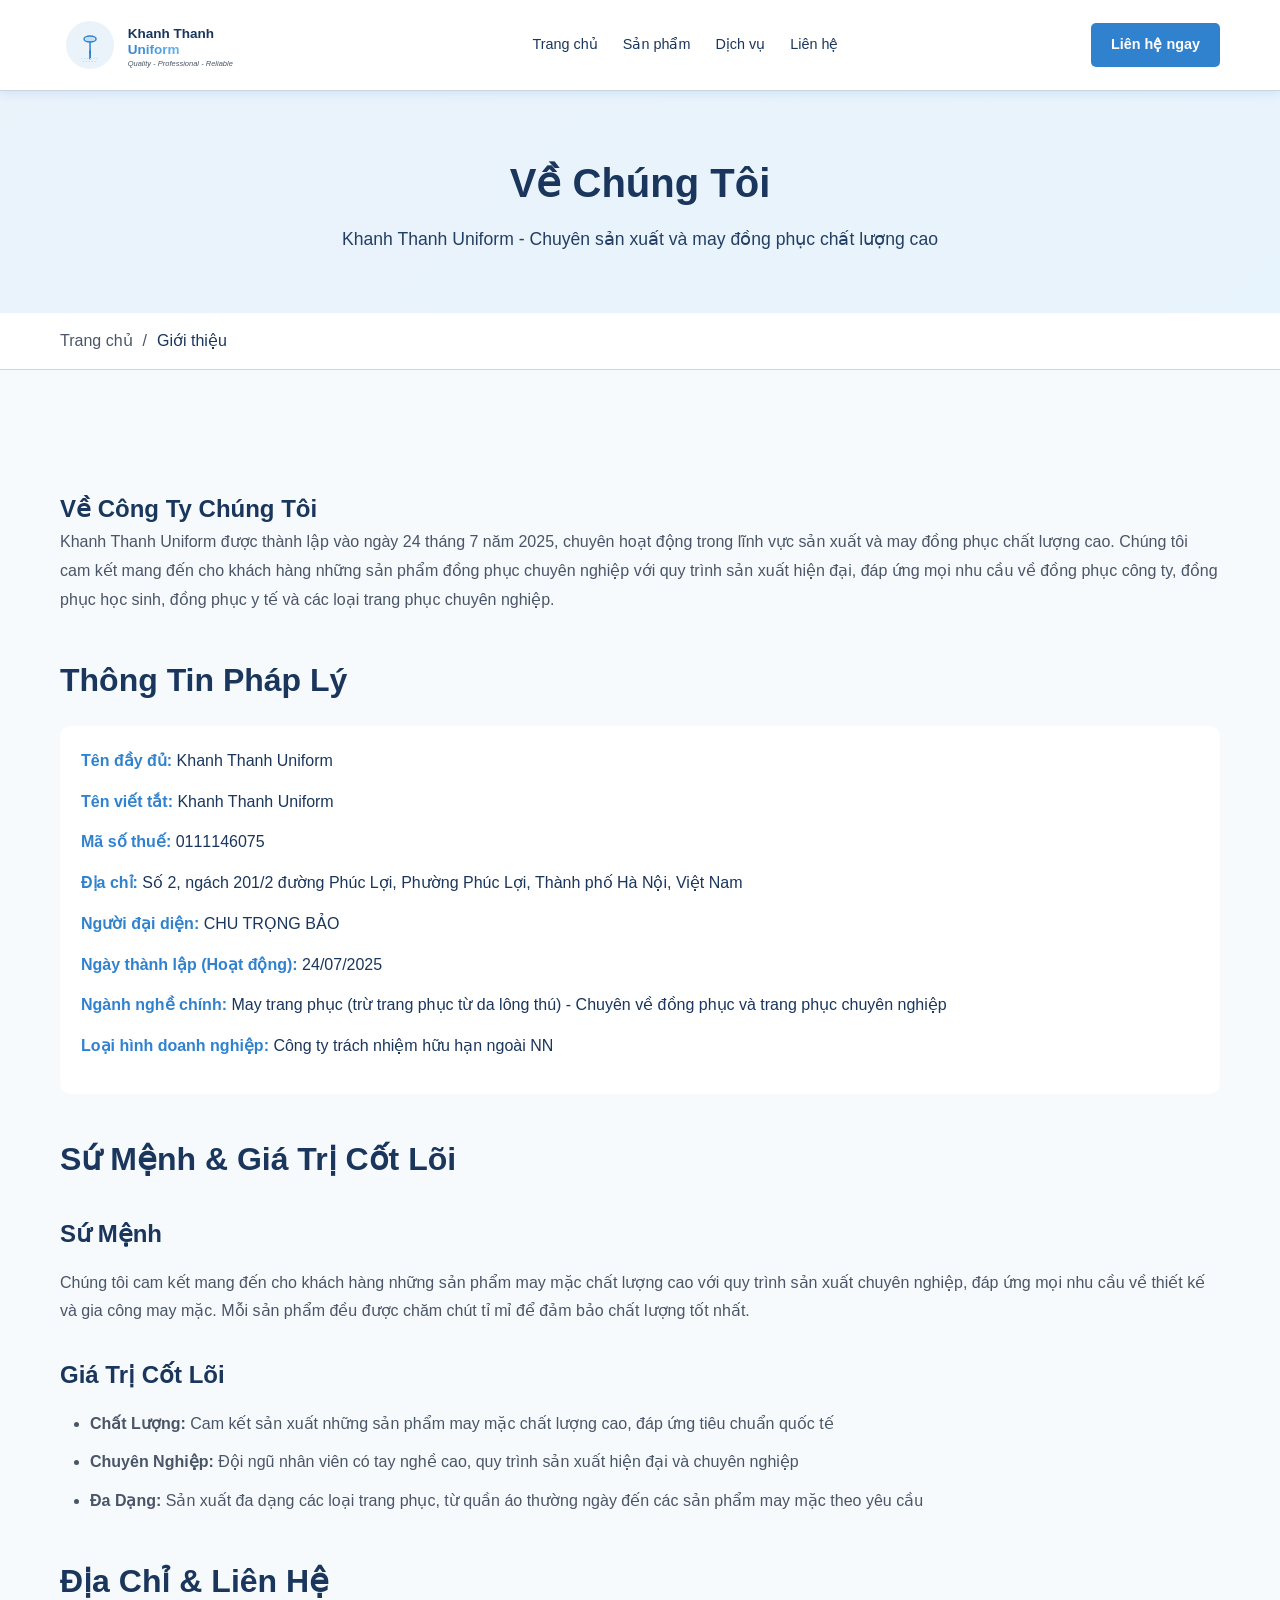
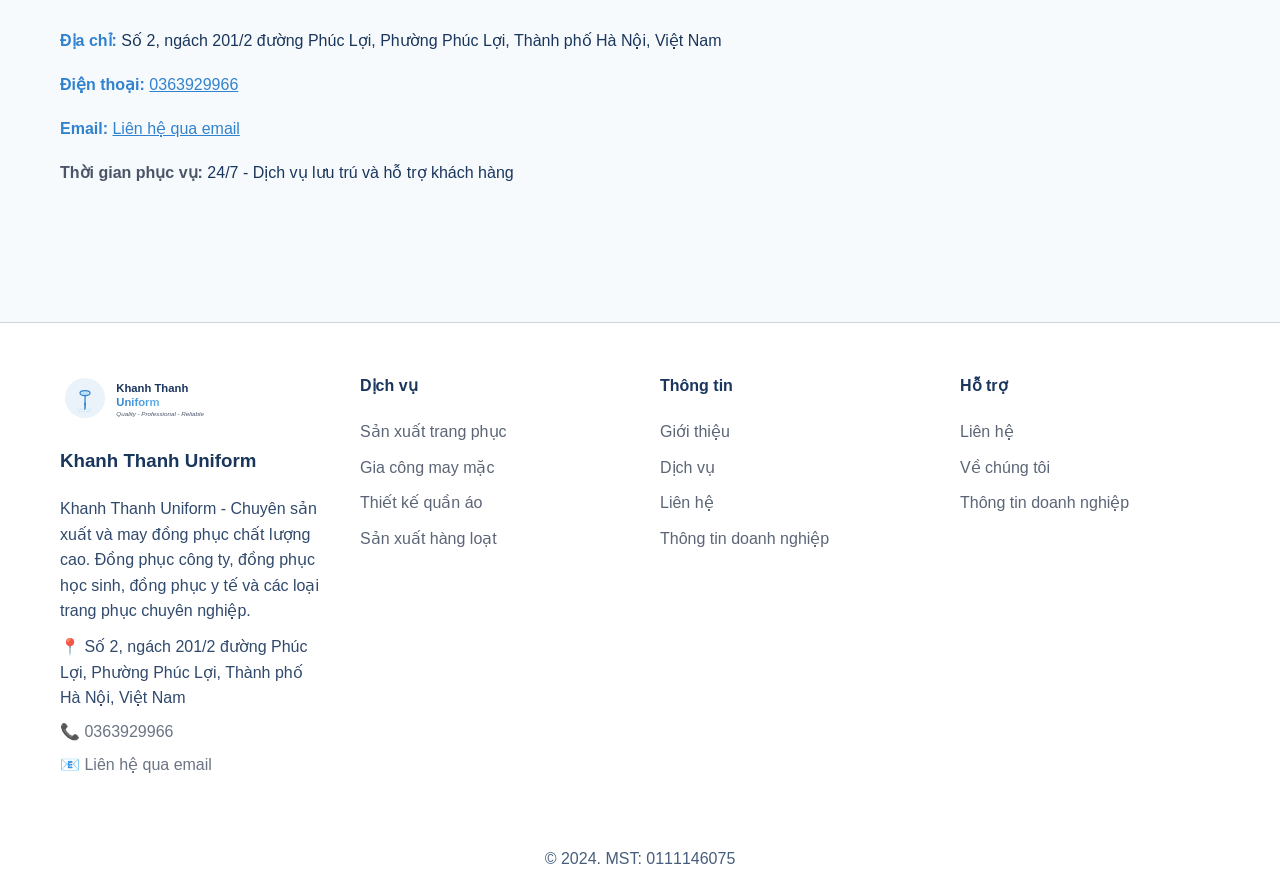
==== commit 62722037: "feat: update image" ====
--- a/about.html
+++ b/about.html
@@ -103,10 +103,6 @@
             <div class="logo">
                 <a href="index.html" style="display: flex; align-items: center; gap: 10px; text-decoration: none;">
                     <img src="images/logo.svg" alt="Khanh Thanh Uniform" style="max-height: 60px; width: auto;">
-                    <div class="logo-text">
-                        <h1>Khanh Thanh Uniform</h1>
-                        <p class="tagline">Chất Lượng - Chuyên Nghiệp - Đáng Tin Cậy</p>
-                    </div>
                 </a>
             </div>
             <nav class="navbar">
@@ -114,7 +110,6 @@
                     <li><a href="index.html" data-i18n="common.nav.home">Trang chủ</a></li>
                     <li><a href="rooms.html">Sản phẩm</a></li>
                     <li><a href="services.html" data-i18n="common.nav.services">Dịch vụ</a></li>
-                    <li><a href="gallery.html" data-i18n="common.nav.gallery">Thư viện ảnh</a></li>
                     <li><a href="contact.html" data-i18n="common.nav.contact">Liên hệ</a></li>
                 </ul>
                 <button class="mobile-menu-toggle" aria-label="Toggle menu" data-i18n-aria-label="common.nav.menu">☰</button>
